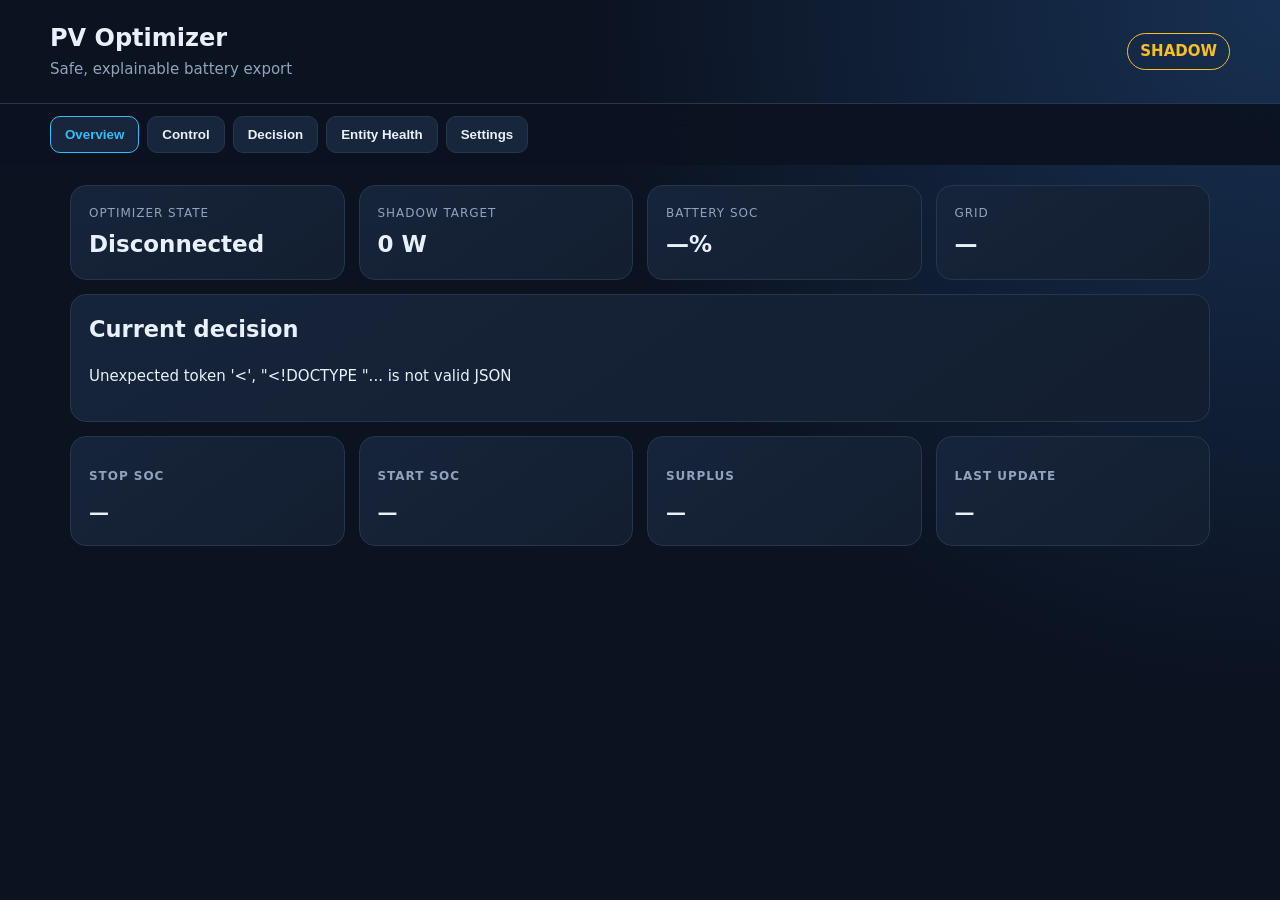
==== pv_optimizer/app/static/index.html @ d1ec6d1a "Fix daytime decision state and mobile UI" ====
<!doctype html>
<html lang="en">
<head>
  <meta charset="utf-8">
  <meta name="viewport" content="width=device-width,initial-scale=1">
  <title>PV Optimizer</title>
  <link rel="stylesheet" href="style.css">
</head>
<body>
  <header><div><h1>PV Optimizer</h1><p>Safe, explainable battery export</p></div><span id="shadow" class="badge">SHADOW</span></header>
  <nav><button data-tab="overview" class="active">Overview</button><button data-tab="control">Control</button><button data-tab="decision">Decision</button><button data-tab="health">Entity Health</button><button data-tab="settings">Settings</button></nav>
  <main>
    <section id="overview" class="tab active">
      <div class="hero"><div><small>Optimizer state</small><strong id="state">Starting</strong></div><div><small>Shadow target</small><strong><span id="target">0</span> W</strong></div><div><small>Battery SOC</small><strong><span id="soc">—</span>%</strong></div><div><small>Grid</small><strong id="grid">—</strong></div></div>
      <article><h2>Current decision</h2><p id="explanation">Waiting for Home Assistant data…</p><div id="blockers" class="chips"></div></article>
      <div class="grid"><article><h3>Stop SOC</h3><strong id="stopSoc">—</strong></article><article><h3>Start SOC</h3><strong id="startSoc">—</strong></article><article><h3>Surplus</h3><strong id="surplus">—</strong></article><article><h3>Last update</h3><strong id="updated">—</strong></article></div>
    </section>
    <section id="control" class="tab"><article><h2>Simulated controls</h2><p>V0.1 never sends inverter commands. Night MAX resets to Auto after one calculation.</p><div class="controls"><button onclick="mode('auto')">Auto</button><button onclick="mode('night_max')">Night MAX</button><button class="warn" onclick="confirmMode('stop','Simulate Stop?')">Stop</button><button class="warn" onclick="confirmMode('day','Simulate day baseline?')">Day baseline</button><button class="danger" onclick="confirmMode('failsafe','Simulate failsafe?')">Failsafe</button><button onclick="confirmMode('test_500','Simulate a 500 W test?')">Test 500</button></div><p>Current mode: <strong id="mode">auto</strong></p></article></section>
    <section id="decision" class="tab"><article><h2>Decision Inspector</h2><div id="decisionSummary" class="decision-list"></div><details><summary>Raw decision data</summary><pre id="decisionJson">{}</pre></details></article></section>
    <section id="health" class="tab"><article><h2>Runtime diagnostics</h2><pre id="diagnosticsJson">{}</pre></article><article><h2>Entity Health</h2><div id="entities"></div></article><article><h2>Recent events</h2><div id="logs"></div></article></section>
    <section id="settings" class="tab"><article><h2>Effective settings</h2><p>Change these from the app Configuration tab, then restart the app.</p><pre id="configJson">{}</pre></article></section>
  </main>
  <script src="app.js"></script>
</body>
</html>
---- pv_optimizer/app/static/style.css ----
:root{color-scheme:dark;--bg:#0b1220;--card:#131e30;--line:#26364d;--text:#e8f0fa;--muted:#91a3bb;--green:#4ade80;--amber:#fbbf24;--red:#fb7185;--blue:#38bdf8}*{box-sizing:border-box}body{margin:0;background:radial-gradient(circle at top right,#173052,var(--bg) 45%);color:var(--text);font:15px/1.5 system-ui,sans-serif;min-height:100vh}header{display:flex;justify-content:space-between;align-items:center;padding:20px max(20px,calc((100% - 1180px)/2));border-bottom:1px solid var(--line)}h1{margin:0;font-size:24px}header p{margin:2px 0;color:var(--muted)}.badge{padding:6px 12px;border:1px solid var(--amber);border-radius:999px;color:var(--amber);font-weight:700}nav{display:flex;gap:8px;overflow:auto;padding:12px max(20px,calc((100% - 1180px)/2));position:sticky;top:0;background:#0b1220e8;backdrop-filter:blur(12px);z-index:2}button{border:1px solid var(--line);background:#18263b;color:var(--text);padding:10px 14px;border-radius:10px;cursor:pointer;font-weight:650}button:hover,nav button.active{border-color:var(--blue);color:var(--blue)}button.warn{border-color:var(--amber)}button.danger{border-color:var(--red)}main{max-width:1180px;margin:auto;padding:20px}.tab{display:none}.tab.active{display:block}.hero,.grid{display:grid;grid-template-columns:repeat(4,1fr);gap:14px;margin-bottom:14px}.hero>div,article,.grid article{background:linear-gradient(145deg,#16243a,var(--card));border:1px solid var(--line);border-radius:16px;padding:18px}.hero small,h3{display:block;color:var(--muted);font-size:12px;text-transform:uppercase;letter-spacing:.08em}.hero strong{display:block;font-size:23px;margin-top:5px}article{margin-bottom:14px}article h2{margin-top:0}.grid article{margin:0}.grid strong{font-size:20px}.chips{display:flex;gap:8px;flex-wrap:wrap}.chip{padding:4px 9px;border-radius:999px;background:#4b2430;color:#fecdd3}.controls{display:flex;gap:10px;flex-wrap:wrap;margin:18px 0}pre{white-space:pre-wrap;word-break:break-word;background:#08101c;border-radius:10px;padding:14px;max-height:560px;overflow:auto;color:#bfdbfe}.entity,.log{display:grid;grid-template-columns:1.2fr .6fr 1fr;gap:12px;padding:9px 0;border-bottom:1px solid var(--line)}.decision-list{border-top:1px solid var(--line);margin-bottom:18px}.decision-row{display:grid;grid-template-columns:minmax(150px,.7fr) 1.3fr;gap:16px;padding:12px 0;border-bottom:1px solid var(--line)}.decision-row span{color:var(--muted)}details summary{cursor:pointer;color:var(--blue);font-weight:650;padding:8px 0}.ok{color:var(--green)}.bad{color:var(--red)}@media(max-width:760px){header{padding:14px 18px}header p{display:none}h1{font-size:20px}nav{padding:10px 12px;scrollbar-width:none}nav::-webkit-scrollbar{display:none}nav button{flex:0 0 auto;padding:10px 13px}.hero,.grid{grid-template-columns:repeat(2,1fr)}main{padding:12px}.entity,.log,.decision-row{grid-template-columns:1fr;gap:4px}.hero strong{font-size:18px}}
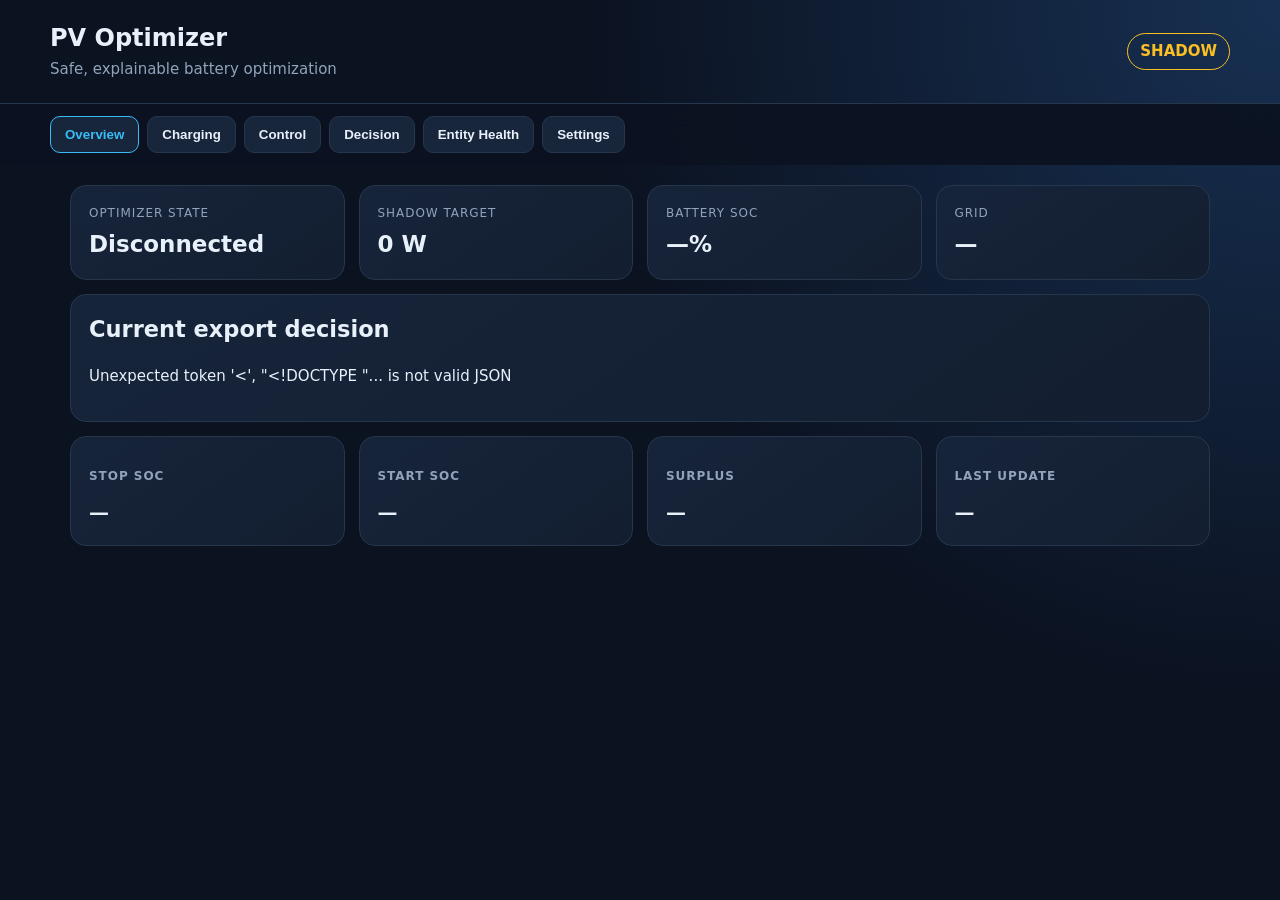
==== commit df91590f: "Add shadow charge optimizer and app branding" ====
--- a/pv_optimizer/app/static/index.html
+++ b/pv_optimizer/app/static/index.html
@@ -7,16 +7,17 @@
   <link rel="stylesheet" href="style.css">
 </head>
 <body>
-  <header><div><h1>PV Optimizer</h1><p>Safe, explainable battery export</p></div><span id="shadow" class="badge">SHADOW</span></header>
-  <nav><button data-tab="overview" class="active">Overview</button><button data-tab="control">Control</button><button data-tab="decision">Decision</button><button data-tab="health">Entity Health</button><button data-tab="settings">Settings</button></nav>
+  <header><div><h1>PV Optimizer</h1><p>Safe, explainable battery optimization</p></div><span id="shadow" class="badge">SHADOW</span></header>
+  <nav><button data-tab="overview" class="active">Overview</button><button data-tab="charging">Charging</button><button data-tab="control">Control</button><button data-tab="decision">Decision</button><button data-tab="health">Entity Health</button><button data-tab="settings">Settings</button></nav>
   <main>
     <section id="overview" class="tab active">
       <div class="hero"><div><small>Optimizer state</small><strong id="state">Starting</strong></div><div><small>Shadow target</small><strong><span id="target">0</span> W</strong></div><div><small>Battery SOC</small><strong><span id="soc">—</span>%</strong></div><div><small>Grid</small><strong id="grid">—</strong></div></div>
-      <article><h2>Current decision</h2><p id="explanation">Waiting for Home Assistant data…</p><div id="blockers" class="chips"></div></article>
+      <article><h2>Current export decision</h2><p id="explanation">Waiting for Home Assistant data…</p><div id="blockers" class="chips"></div></article>
       <div class="grid"><article><h3>Stop SOC</h3><strong id="stopSoc">—</strong></article><article><h3>Start SOC</h3><strong id="startSoc">—</strong></article><article><h3>Surplus</h3><strong id="surplus">—</strong></article><article><h3>Last update</h3><strong id="updated">—</strong></article></div>
     </section>
-    <section id="control" class="tab"><article><h2>Simulated controls</h2><p>V0.1 never sends inverter commands. Night MAX resets to Auto after one calculation.</p><div class="controls"><button onclick="mode('auto')">Auto</button><button onclick="mode('night_max')">Night MAX</button><button class="warn" onclick="confirmMode('stop','Simulate Stop?')">Stop</button><button class="warn" onclick="confirmMode('day','Simulate day baseline?')">Day baseline</button><button class="danger" onclick="confirmMode('failsafe','Simulate failsafe?')">Failsafe</button><button onclick="confirmMode('test_500','Simulate a 500 W test?')">Test 500</button></div><p>Current mode: <strong id="mode">auto</strong></p></article></section>
-    <section id="decision" class="tab"><article><h2>Decision Inspector</h2><div id="decisionSummary" class="decision-list"></div><details><summary>Raw decision data</summary><pre id="decisionJson">{}</pre></details></article></section>
+    <section id="charging" class="tab"><article><h2>Charge Optimizer</h2><p id="chargeExplanation">Waiting for charging telemetry…</p><div id="chargeBlockers" class="chips"></div></article><div class="grid"><article><h3>Charge state</h3><strong id="chargeState">—</strong></article><article><h3>Shadow target</h3><strong id="chargeTarget">—</strong></article><article><h3>Maximum voltage</h3><strong id="chargeVoltage">—</strong></article><article><h3>Temperature limit</h3><strong id="chargeThermalLimit">—</strong></article></div><article><h2>Charging decision</h2><div id="chargeSummary" class="decision-list"></div><details><summary>Raw charging data</summary><pre id="chargeJson">{}</pre></details></article></section>
+    <section id="control" class="tab"><article><h2>Simulated controls</h2><p>V0.2 never sends inverter commands. Night MAX resets to Auto after one calculation.</p><div class="controls"><button onclick="mode('auto')">Auto</button><button onclick="mode('night_max')">Night MAX</button><button class="warn" onclick="confirmMode('stop','Simulate Stop?')">Stop</button><button class="warn" onclick="confirmMode('day','Simulate day baseline?')">Day baseline</button><button class="danger" onclick="confirmMode('failsafe','Simulate failsafe?')">Failsafe</button><button onclick="confirmMode('test_500','Simulate a 500 W test?')">Test 500</button></div><p>Current mode: <strong id="mode">auto</strong></p></article></section>
+    <section id="decision" class="tab"><article><h2>Export Decision Inspector</h2><div id="decisionSummary" class="decision-list"></div><details><summary>Raw export data</summary><pre id="decisionJson">{}</pre></details></article></section>
     <section id="health" class="tab"><article><h2>Runtime diagnostics</h2><pre id="diagnosticsJson">{}</pre></article><article><h2>Entity Health</h2><div id="entities"></div></article><article><h2>Recent events</h2><div id="logs"></div></article></section>
     <section id="settings" class="tab"><article><h2>Effective settings</h2><p>Change these from the app Configuration tab, then restart the app.</p><pre id="configJson">{}</pre></article></section>
   </main>
